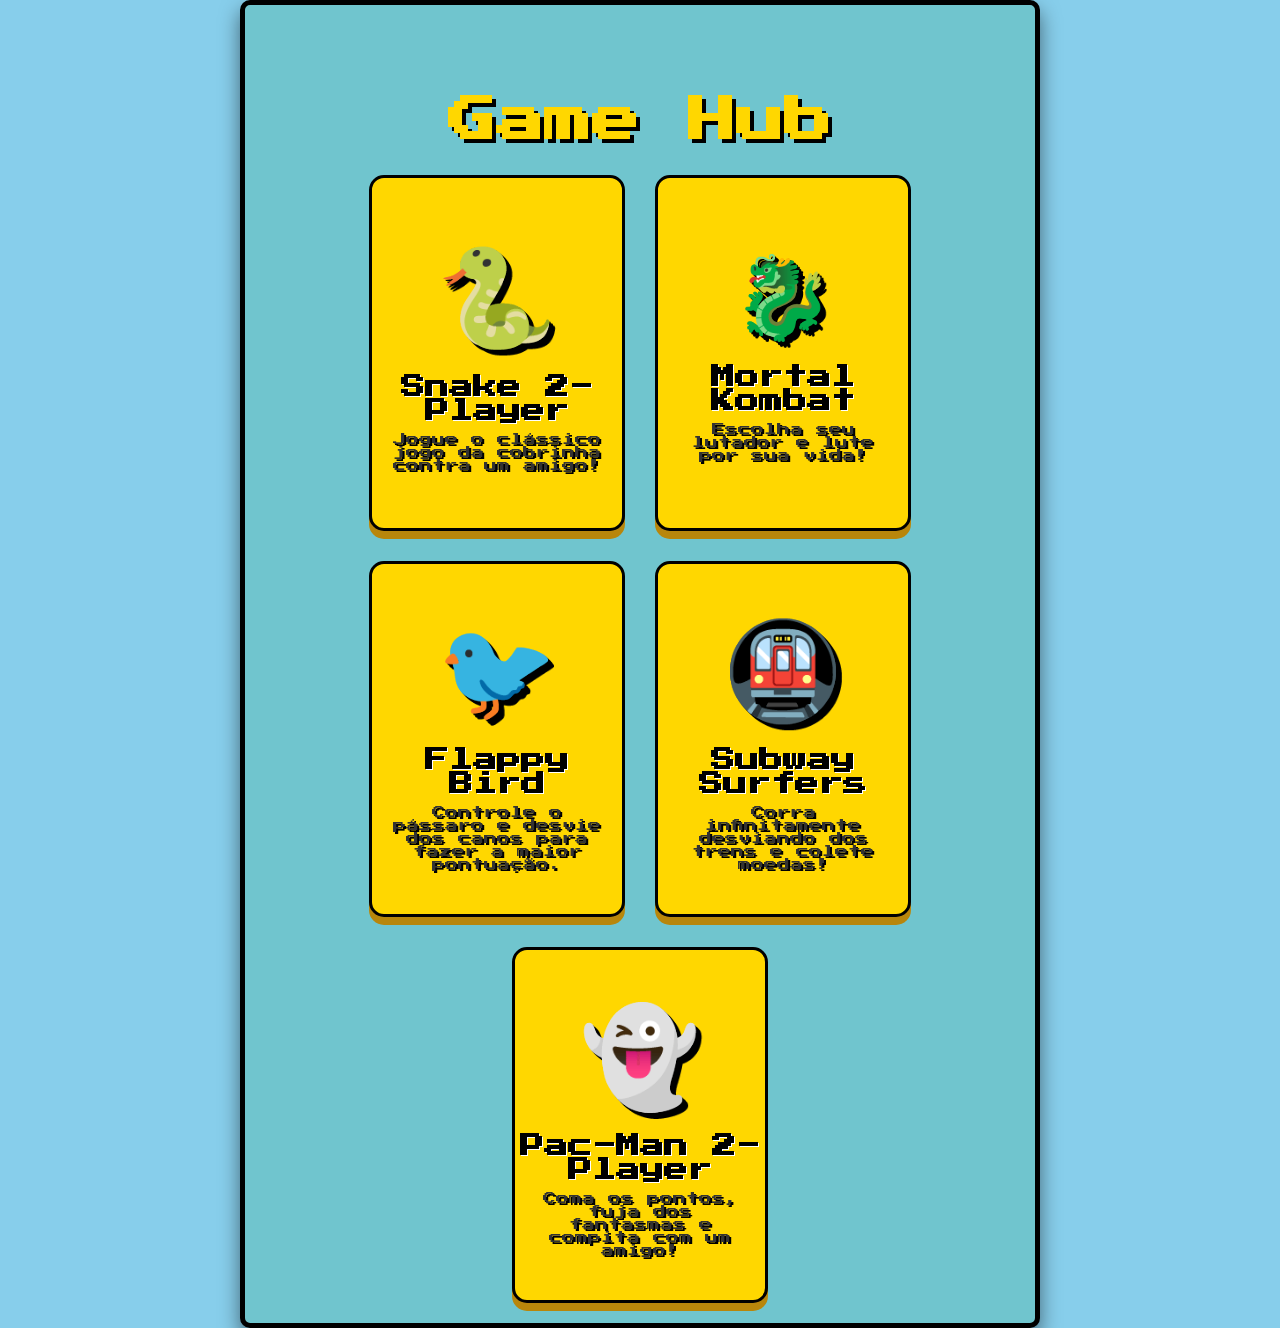
==== game_hub/game_hub.html @ 76d41be0 "Initial commit Created from https://vercel.com/new" ====
<!DOCTYPE html>
<html lang="pt-br">
<head>
    <meta charset="UTF-8">
    <meta name="viewport" content="width=device-width, initial-scale=1.0">
    <title>Game Hub</title>
    <link rel="stylesheet" href="game_hub.css">
</head>
<body>
    <div class="main-container">
        <div id="hub-page">
            <h1>Game Hub</h1>
            <div class="games-container">
                <a href="../snake/snake.html" class="game-card">
                    <span class="game-icon">🐍</span>
                    <h2>Snake 2-Player</h2>
                    <p>Jogue o clássico jogo da cobrinha contra um amigo!</p>
                </a>
                <a href="../luta/luta.html" class="game-card">
                    <span class="game-icon mortal-kombat">🐉</span>
                    <h2>Mortal Kombat</h2>
                    <p>Escolha seu lutador e lute por sua vida!</p>
                </a>
                <a href="../flap/flap.html" class="game-card">
                    <span class="game-icon">🐦</span>
                    <h2>Flappy Bird</h2>
                    <p>Controle o pássaro e desvie dos canos para fazer a maior pontuação.</p>
                </a>
                <a href="../subway/subway.html" class="game-card">
                    <span class="game-icon">🚇</span>
                    <h2>Subway Surfers</h2>
                    <p>Corra infinitamente desviando dos trens e colete moedas!</p>
                </a>
                
                <a href="../pacman/pacman.html" class="game-card">
                    <span class="game-icon">👻</span>
                    <h2>Pac-Man 2-Player</h2>
                    <p>Coma os pontos, fuja dos fantasmas e compita com um amigo!</p>
                </a>
                
            </div>
        </div>
    </div>
</body>
</html>
---- game_hub/game_hub.css ----
@import url('https://fonts.googleapis.com/css2?family=Press+Start+2P&display=swap');

body {
    font-family: 'Press Start 2P', cursive;
    background-color: #87CEEB;
    display: flex;
    justify-content: center;
    align-items: center;
    min-height: 100vh;
    margin: 0;
    overflow: auto;
    flex-direction: column;
    color: #fff;
    text-shadow: 2px 2px 0 #000;
}

.main-container {
    position: relative;
    max-width: 800px;
    width: 90%;
    background-color: #70c5ce;
    border: 5px solid #000;
    border-radius: 10px;
    box-shadow: 0 10px 20px rgba(0, 0, 0, 0.5);
    padding: 60px 20px 20px; /* Aumentado padding-top para o título */
    box-sizing: border-box;
    display: flex;
    flex-direction: column;
    justify-content: center;
    align-items: center;
}

#hub-page {
    position: relative;
    width: 100%;
    display: flex;
    flex-direction: column;
    align-items: center;
}

#hub-page h1 {
    font-size: 3em;
    color: #FFD700;
    text-shadow: 4px 4px 0 #000;
    margin-bottom: 30px;
    text-align: center;
}

.games-container {
    display: flex;
    flex-wrap: wrap;
    justify-content: center;
    gap: 30px;
    width: 100%;
}

@media (max-width: 768px) {
    #hub-page h1 {
        font-size: 2em;
    }
    .games-container {
        flex-direction: column;
        align-items: center;
    }
}

.game-card {
    font-family: 'Press Start 2P', cursive;
    width: 250px;
    height: 350px;
    background-color: #FFD700;
    border-radius: 15px;
    border: 3px solid #000;
    box-shadow: 0 8px 0 #b8860b;
    display: flex;
    flex-direction: column;
    justify-content: center;
    align-items: center;
    text-align: center;
    cursor: pointer;
    transition: transform 0.2s, box-shadow 0.2s;
    text-decoration: none;
    color: inherit;
}

.game-card:hover {
    transform: translateY(-5px);
    box-shadow: 0 12px 0 #b8860b;
}

.game-card:active {
    transform: translateY(3px);
    box-shadow: 0 4px 0 #b8860b;
}

.game-card h2 {
    font-size: 1.5em;
    color: #000;
    text-shadow: 1px 1px 0 #fff;
    margin: 10px 0;
}

.game-card p {
    font-size: 0.8em;
    color: #333;
    padding: 0 15px;
    margin: 0;
}

.game-icon {
    font-size: 6em;
    color: #228B22;
    margin-bottom: 10px;
    -webkit-text-stroke: 2px #000;
    filter: drop-shadow(4px 4px 0 #000);
}

.game-icon.mortal-kombat {
    font-size: 5em;
    color: #8B0000;
    -webkit-text-stroke: 2px #FFD700;
    filter: drop-shadow(4px 4px 0 #000);
}
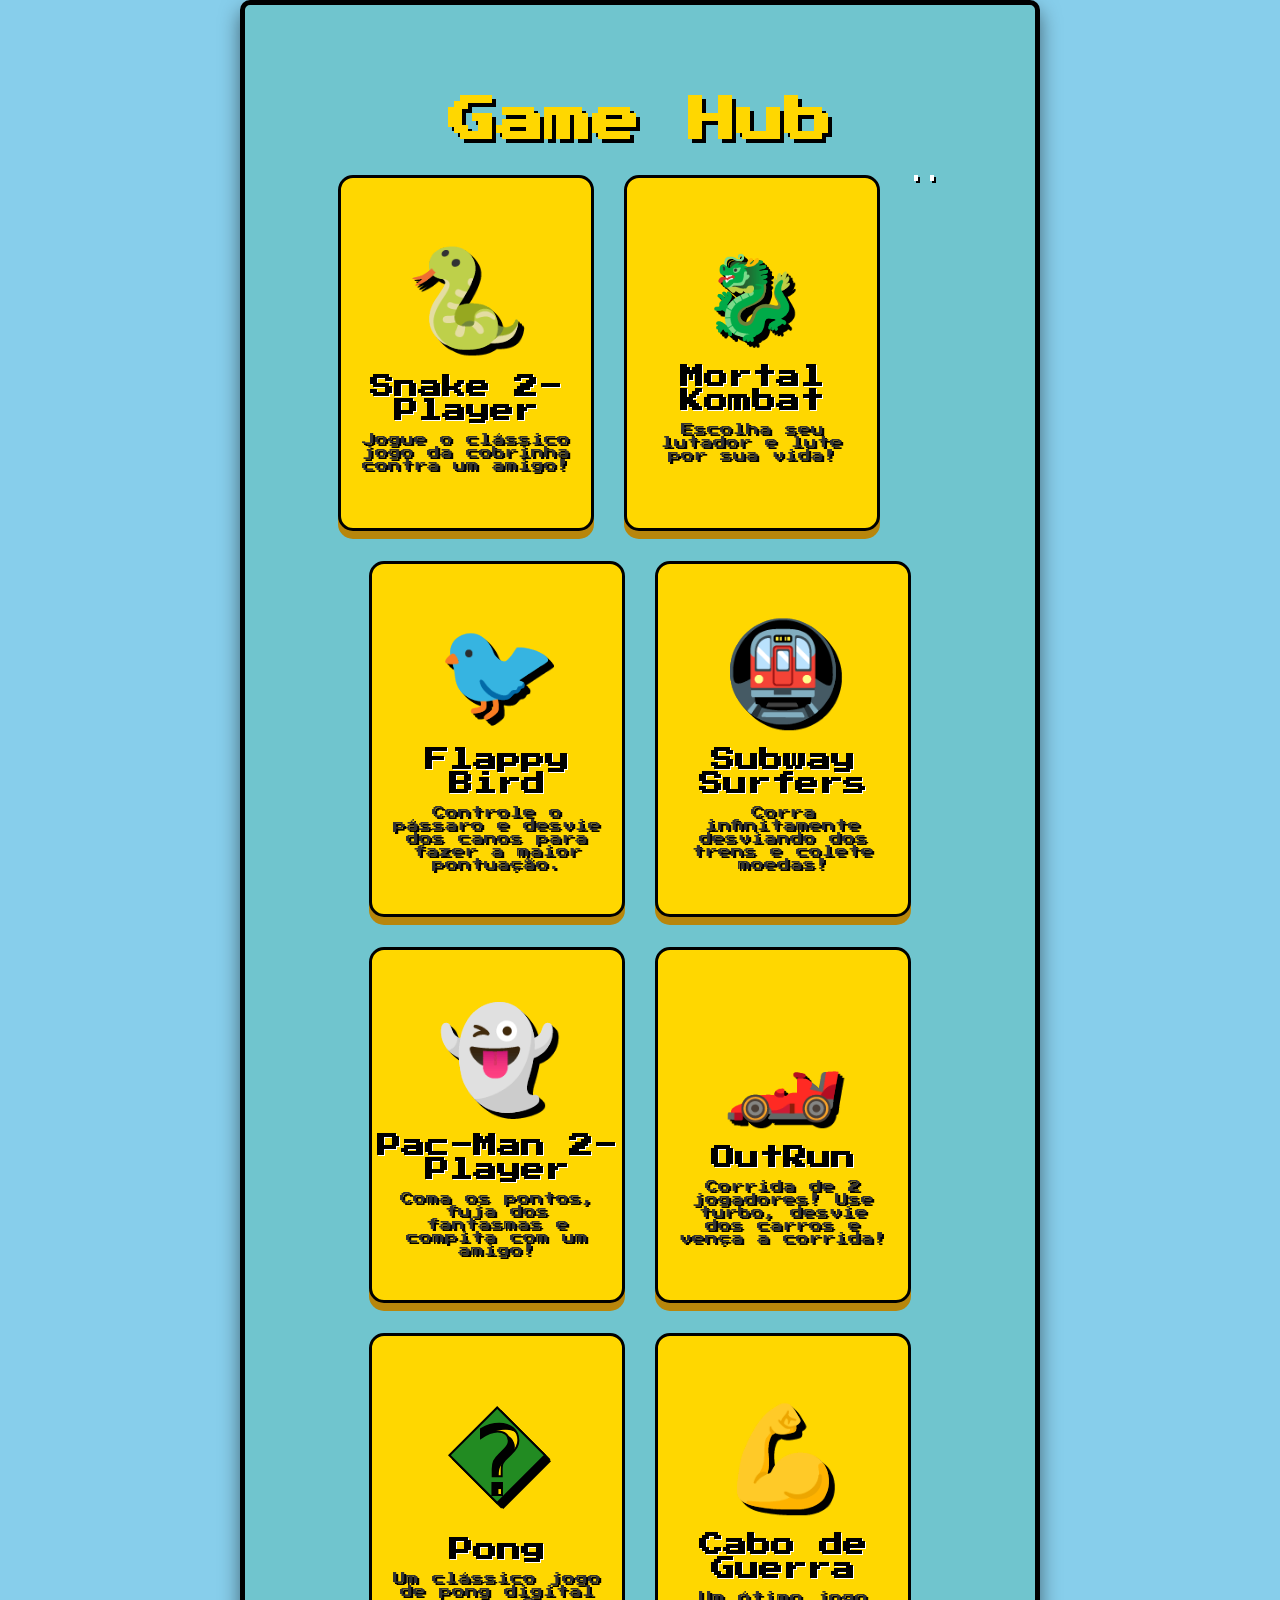
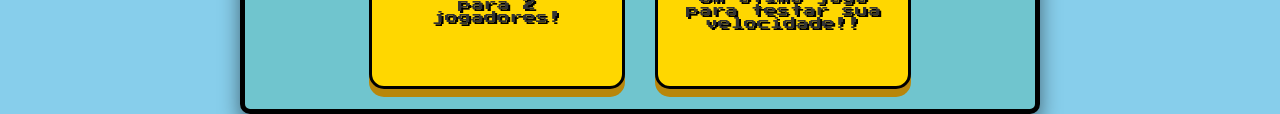
==== commit b8f65586: "feat: add cabodeguerra and pong game" ====
--- a/game_hub/game_hub.html
+++ b/game_hub/game_hub.html
@@ -20,7 +20,7 @@
                     <span class="game-icon mortal-kombat">🐉</span>
                     <h2>Mortal Kombat</h2>
                     <p>Escolha seu lutador e lute por sua vida!</p>
-                </a>
+                </a>''
                 <a href="../flap/flap.html" class="game-card">
                     <span class="game-icon">🐦</span>
                     <h2>Flappy Bird</h2>
@@ -38,8 +38,25 @@
                     <p>Coma os pontos, fuja dos fantasmas e compita com um amigo!</p>
                 </a>
                 
+                <a href="../corrida/corrida.html" class="game-card">
+                    <span class="game-icon">🏎️</span>
+                    <h2>OutRun</h2>
+                    <p>Corrida de 2 jogadores! Use turbo, desvie dos carros e vença a corrida!</p>
+                </a>
+
+                <a href="../pong/pong.html" class="game-card">
+                    <span class="game-icon">�</span>
+                    <h2>Pong</h2>
+                    <p>Um clássico jogo de pong digital para 2 jogadores!</p>
+                </a>
+
+                <a href="../cabodeguerra/cabodeguerra.html" class="game-card">
+                    <span class="game-icon">💪</span>
+                    <h2>Cabo de Guerra</h2>
+                    <p>Um ótimo jogo para testar sua velocidade!!</p>
+                </a>
             </div>
         </div>
     </div>
 </body>
-</html>+</html>
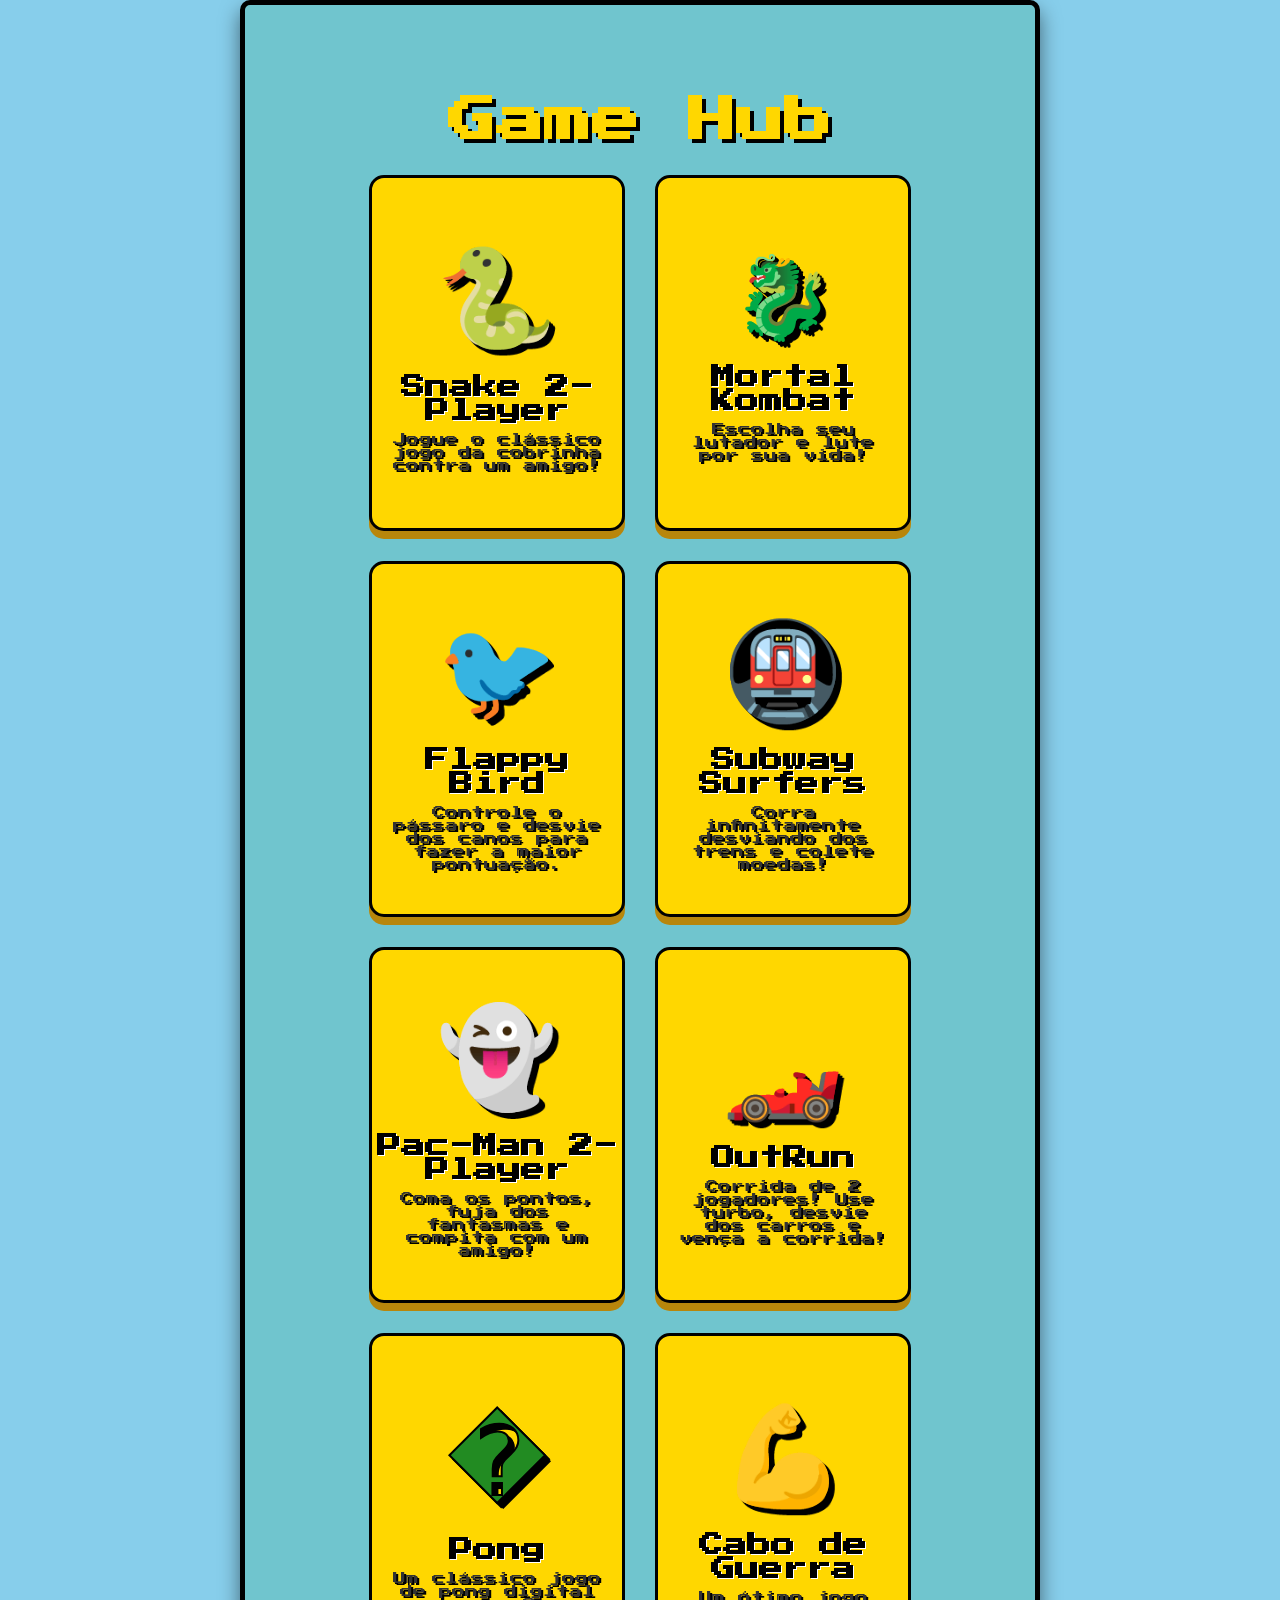
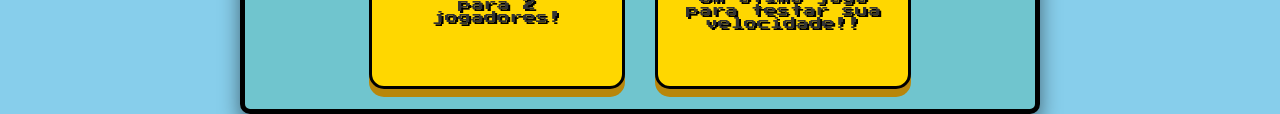
==== commit 1e30fcce: "Fix HTML syntax for Mortal Kombat link" ====
--- a/game_hub/game_hub.html
+++ b/game_hub/game_hub.html
@@ -20,7 +20,7 @@
                     <span class="game-icon mortal-kombat">🐉</span>
                     <h2>Mortal Kombat</h2>
                     <p>Escolha seu lutador e lute por sua vida!</p>
-                </a>''
+                </a>
                 <a href="../flap/flap.html" class="game-card">
                     <span class="game-icon">🐦</span>
                     <h2>Flappy Bird</h2>
